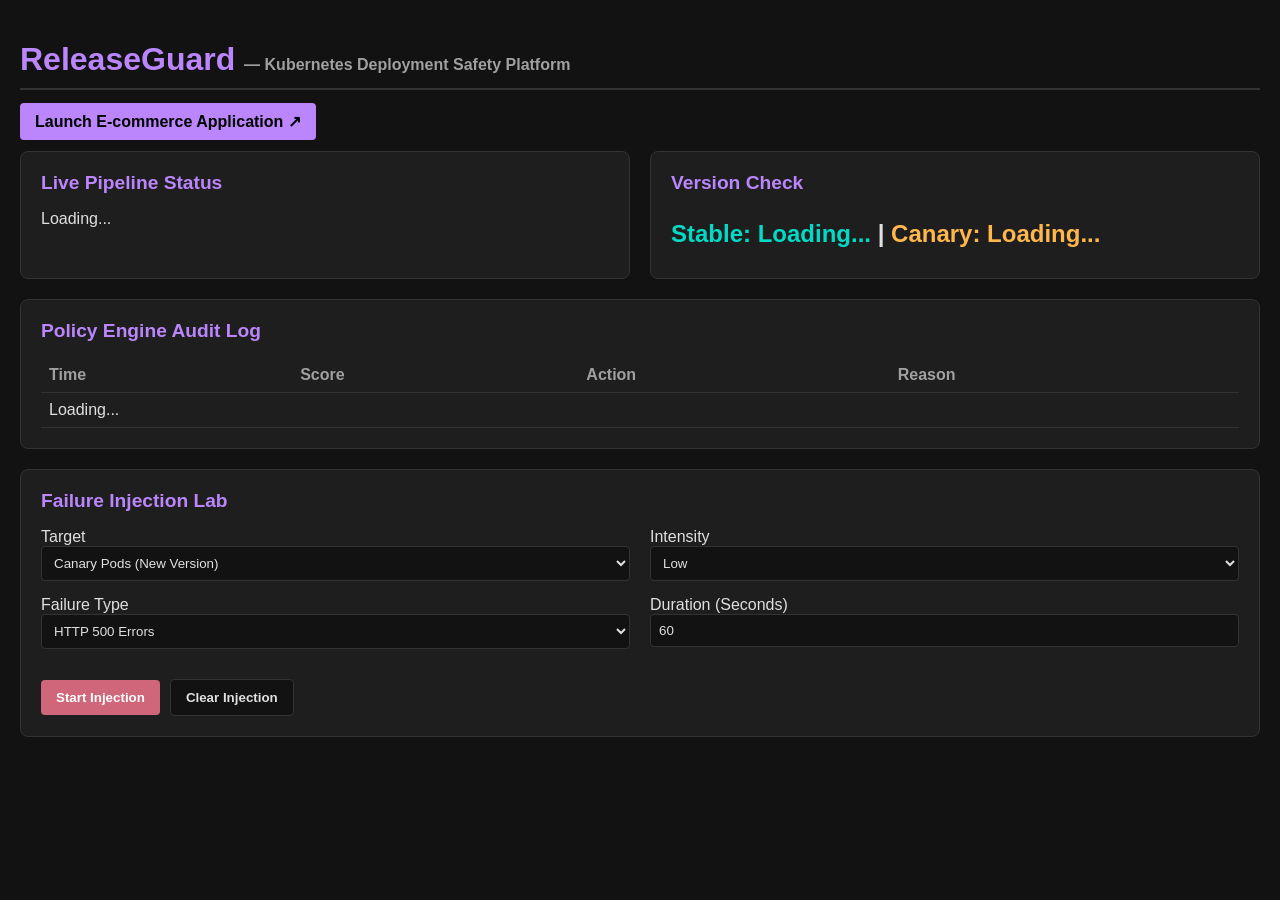
==== dashboard/static/index.html @ b6b916fa "feat: Add ReleaseGuard dashboard and bump myapp to 1.11.6" ====
<!DOCTYPE html>
<html lang="en">
<head>
    <meta charset="UTF-8">
    <meta name="viewport" content="width=device-width, initial-scale=1.0">
    <title>ReleaseGuard — Kubernetes Deployment Safety Platform</title>
    <style>
        :root {
            --bg-base: #121212;
            --bg-panel: #1e1e1e;
            --text-main: #e0e0e0;
            --text-muted: #a0a0a0;
            --accent: #bb86fc;
            --success: #03dac6;
            --warning: #ffb74d;
            --danger: #cf6679;
            --border: #333333;
        }

        body {
            background-color: var(--bg-base);
            color: var(--text-main);
            font-family: 'Segoe UI', Tahoma, Geneva, Verdana, sans-serif;
            margin: 0;
            padding: 20px;
        }

        h1 {
            border-bottom: 2px solid var(--border);
            padding-bottom: 10px;
            color: var(--accent);
        }

        .dashboard-container {
            display: grid;
            grid-template-columns: 1fr 1fr;
            gap: 20px;
        }

        .panel {
            background-color: var(--bg-panel);
            border: 1px solid var(--border);
            border-radius: 8px;
            padding: 20px;
        }

        .panel h2 {
            margin-top: 0;
            font-size: 1.2rem;
            color: var(--accent);
        }

        .status-indicator {
            font-weight: bold;
            padding: 5px 10px;
            border-radius: 4px;
            display: inline-block;
        }

        .status-healthy { background-color: rgba(3, 218, 198, 0.2); color: var(--success); }
        .status-degraded { background-color: rgba(255, 183, 77, 0.2); color: var(--warning); }
        .status-critical { background-color: rgba(207, 102, 121, 0.2); color: var(--danger); }

        .btn {
            background-color: var(--accent);
            color: #000;
            border: none;
            padding: 10px 15px;
            border-radius: 4px;
            cursor: pointer;
            font-weight: bold;
            text-decoration: none;
        }
        
        .btn-danger {
            background-color: var(--danger);
            color: #fff;
        }
        
        .btn-secondary {
            background-color: var(--bg-base);
            color: var(--text-main);
            border: 1px solid var(--border);
        }

        table {
            width: 100%;
            border-collapse: collapse;
            margin-top: 10px;
        }

        th, td {
            padding: 8px;
            text-align: left;
            border-bottom: 1px solid var(--border);
        }

        th { color: var(--text-muted); }
        
        .form-group {
            margin-bottom: 15px;
        }
        
        select, input {
            background-color: var(--bg-base);
            color: var(--text-main);
            border: 1px solid var(--border);
            padding: 8px;
            border-radius: 4px;
            width: 100%;
            box-sizing: border-box;
        }
        
        .flash {
            animation: highlight 1s ease-out;
        }
        
        @keyframes highlight {
            0% { background-color: var(--accent); color: #000; }
            100% { background-color: transparent; color: var(--text-main); }
        }
    </style>
</head>
<body>

    <h1>ReleaseGuard <span style="font-size: 1rem; color: var(--text-muted);">— Kubernetes Deployment Safety Platform</span></h1>

    <div style="margin-bottom: 20px;">
        <a href="http://myapp.local" target="_blank" class="btn">Launch E-commerce Application ↗</a>
    </div>

    <div class="dashboard-container">
        <!-- Live Status Panel -->
        <div class="panel">
            <h2>Live Pipeline Status</h2>
            <div id="status-panel">Loading...</div>
        </div>

        <!-- Version Panel -->
        <div class="panel">
            <h2>Version Check</h2>
            <div id="version-panel" style="font-size: 1.5rem; font-weight: bold; padding: 10px 0;">
                <span id="ver-stable" style="color: var(--success);">Stable: Loading...</span> | 
                <span id="ver-canary" style="color: var(--warning);">Canary: Loading...</span>
            </div>
        </div>

        <!-- Decision Log Panel -->
        <div class="panel" style="grid-column: span 2;">
            <h2>Policy Engine Audit Log</h2>
            <table id="decisions-table">
                <thead>
                    <tr>
                        <th>Time</th>
                        <th>Score</th>
                        <th>Action</th>
                        <th>Reason</th>
                    </tr>
                </thead>
                <tbody>
                    <tr><td colspan="4">Loading...</td></tr>
                </tbody>
            </table>
        </div>

        <!-- Failure Injection Lab -->
        <div class="panel" style="grid-column: span 2;">
            <h2>Failure Injection Lab</h2>
            <div style="display: grid; grid-template-columns: 1fr 1fr; gap: 20px;">
                <div>
                    <div class="form-group">
                        <label>Target</label>
                        <select id="inj-target">
                            <option value="canary" selected>Canary Pods (New Version)</option>
                            <option value="stable">Stable Pods (DANGER)</option>
                        </select>
                    </div>
                    <div class="form-group">
                        <label>Failure Type</label>
                        <select id="inj-type">
                            <option value="http_500">HTTP 500 Errors</option>
                            <option value="latency">High Latency</option>
                            <option value="cpu_stress">CPU Stress</option>
                            <option value="memory_stress">Memory Stress</option>
                            <option value="crash">Crash Pod</option>
                        </select>
                    </div>
                </div>
                <div>
                    <div class="form-group">
                        <label>Intensity</label>
                        <select id="inj-intensity">
                            <option value="low">Low</option>
                            <option value="medium">Medium</option>
                            <option value="high">High</option>
                        </select>
                    </div>
                    <div class="form-group">
                        <label>Duration (Seconds)</label>
                        <input type="number" id="inj-duration" value="60">
                    </div>
                </div>
            </div>
            
            <div style="margin-top: 15px; display: flex; gap: 10px; align-items: center;">
                <button class="btn btn-danger" onclick="startInjection()">Start Injection</button>
                <button class="btn btn-secondary" onclick="clearInjection()">Clear Injection</button>
                <span id="inj-status-text" style="color: var(--warning); margin-left: auto;"></span>
            </div>
        </div>
    </div>

    <script>
        let lastStable = null;
        let lastCanary = null;

        // Poll Status (every 3s)
        setInterval(async () => {
            try {
                const res = await fetch('/api/status');
                const data = await res.json();
                
                const cls = `status-${data.classification}`;
                let html = `
                    <p><strong>Phase:</strong> ${data.rollout.phase}</p>
                    <p><strong>Current Step:</strong> ${data.rollout.step}</p>
                    <p><strong>Canary Weight:</strong> ${data.rollout.weight}%</p>
                    <p><strong>Safety Score:</strong> <span class="status-indicator ${cls}">${data.score}/100</span></p>
                    <p><strong>Action:</strong> <span style="text-transform: uppercase;">${data.action}</span></p>
                `;
                document.getElementById('status-panel').innerHTML = html;
            } catch(e) {
                console.error(e);
            }
        }, 3000);

        // Poll Versions (every 2s)
        setInterval(async () => {
            try {
                const res = await fetch('/api/version-check');
                const data = await res.json();
                
                const elStable = document.getElementById('ver-stable');
                const elCanary = document.getElementById('ver-canary');
                
                if (lastStable && lastStable !== data.stable) {
                    elStable.classList.remove('flash');
                    void elStable.offsetWidth; // trigger reflow
                    elStable.classList.add('flash');
                }
                if (lastCanary && lastCanary !== data.canary) {
                    elCanary.classList.remove('flash');
                    void elCanary.offsetWidth; // trigger reflow
                    elCanary.classList.add('flash');
                }
                
                elStable.innerText = `Stable: v${data.stable}`;
                elCanary.innerText = `Canary: v${data.canary}`;
                
                lastStable = data.stable;
                lastCanary = data.canary;
            } catch(e) {
                console.error(e);
            }
        }, 2000);

        // Poll Decisions (every 5s)
        setInterval(async () => {
            try {
                const res = await fetch('/api/decisions?limit=5');
                const data = await res.json();
                
                const tbody = document.querySelector('#decisions-table tbody');
                tbody.innerHTML = '';
                
                data.decisions.forEach(d => {
                    let date = new Date(d.timestamp).toLocaleTimeString();
                    let actionColor = d.action === 'abort' ? 'var(--danger)' : (d.action === 'promote' ? 'var(--success)' : 'var(--warning)');
                    tbody.innerHTML += `
                        <tr>
                            <td>${date}</td>
                            <td>${d.score}</td>
                            <td style="color: ${actionColor}; font-weight: bold;">${d.action.toUpperCase()}</td>
                            <td>${d.reason}</td>
                        </tr>
                    `;
                });
            } catch(e) {
                console.error(e);
            }
        }, 5000);

        // Poll Injection Status (every 2s)
        setInterval(async () => {
            try {
                const res = await fetch('/api/inject/status');
                const data = await res.json();
                
                let s = "";
                if (data.canary && data.canary.fail_rate > 0) s += `[Canary: Failing ${data.canary.fail_rate*100}%] `;
                if (data.canary && data.canary.extra_latency_ms > 0) s += `[Canary: Latency ${data.canary.extra_latency_ms}ms] `;
                
                if (data.stable && data.stable.fail_rate > 0) s += `[Stable: Failing ${data.stable.fail_rate*100}%] `;
                if (data.stable && data.stable.extra_latency_ms > 0) s += `[Stable: Latency ${data.stable.extra_latency_ms}ms] `;
                
                document.getElementById('inj-status-text').innerText = s ? "Active Injections: " + s : "No active injections.";
            } catch(e) {
                console.error(e);
            }
        }, 2000);

        async function startInjection() {
            const target = document.getElementById('inj-target').value;
            if (target === 'stable') {
                if (!confirm("WARNING: You are about to inject a failure into the STABLE pods. This will affect real users and test the recovery verifier, but it violates canary isolation principles. Proceed?")) {
                    return;
                }
            } else {
                if (!confirm("Inject failure into CANARY pods?")) {
                    return;
                }
            }
            
            const payload = {
                target: target,
                type: document.getElementById('inj-type').value,
                intensity: document.getElementById('inj-intensity').value,
                duration_seconds: parseInt(document.getElementById('inj-duration').value)
            };
            
            await fetch('/api/inject', {
                method: 'POST',
                headers: {'Content-Type': 'application/json'},
                body: JSON.stringify(payload)
            });
        }

        async function clearInjection() {
            await fetch('/api/inject/clear', {method: 'POST'});
        }
    </script>
</body>
</html>
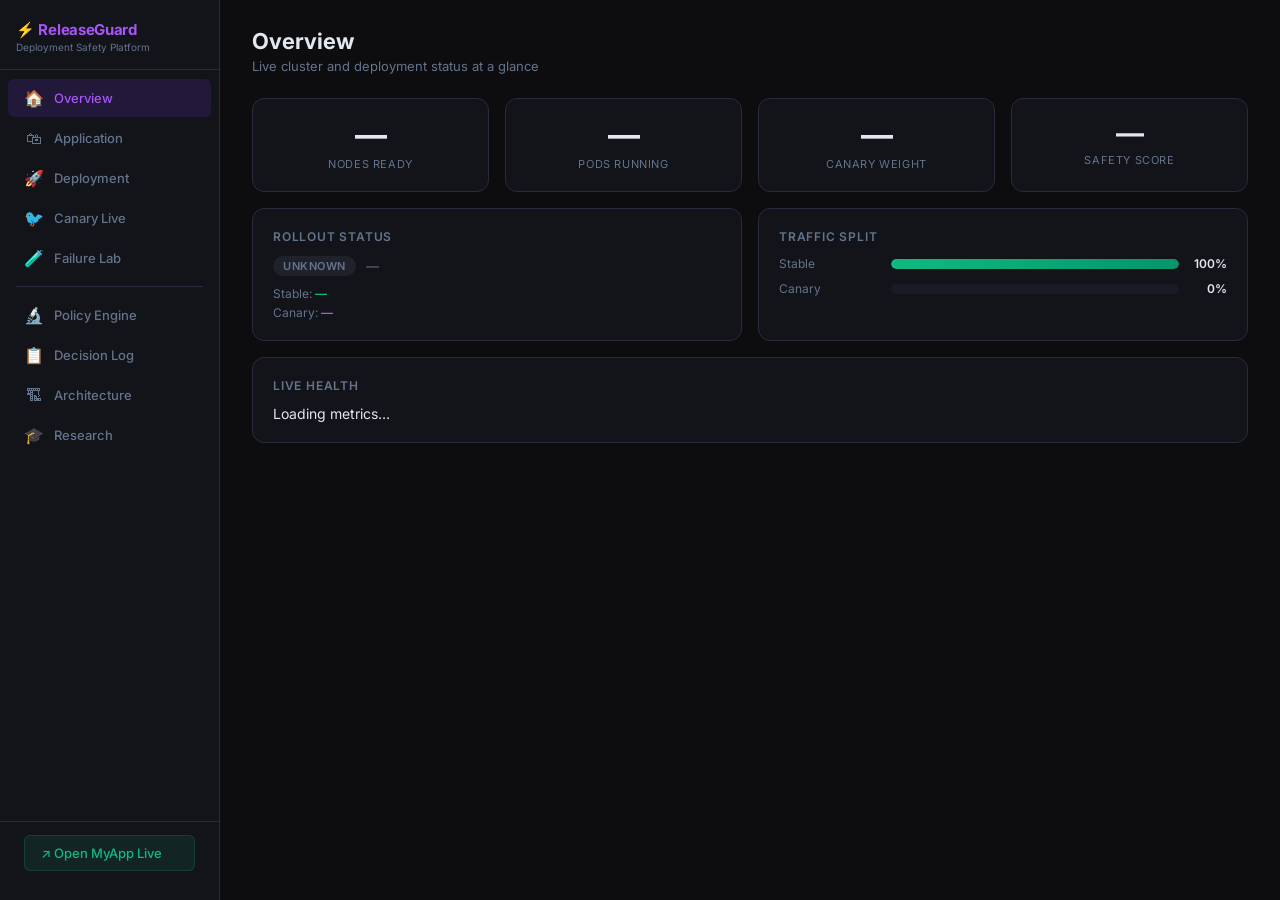
==== commit c87ba5b8: "feat: 9-page ReleaseGuard SPA dashboard with new cluster/metrics/pipeline APIs" ====
--- a/dashboard/static/index.html
+++ b/dashboard/static/index.html
@@ -1,343 +1,1047 @@
 <!DOCTYPE html>
 <html lang="en">
 <head>
-    <meta charset="UTF-8">
-    <meta name="viewport" content="width=device-width, initial-scale=1.0">
-    <title>ReleaseGuard — Kubernetes Deployment Safety Platform</title>
-    <style>
-        :root {
-            --bg-base: #121212;
-            --bg-panel: #1e1e1e;
-            --text-main: #e0e0e0;
-            --text-muted: #a0a0a0;
-            --accent: #bb86fc;
-            --success: #03dac6;
-            --warning: #ffb74d;
-            --danger: #cf6679;
-            --border: #333333;
-        }
-
-        body {
-            background-color: var(--bg-base);
-            color: var(--text-main);
-            font-family: 'Segoe UI', Tahoma, Geneva, Verdana, sans-serif;
-            margin: 0;
-            padding: 20px;
-        }
-
-        h1 {
-            border-bottom: 2px solid var(--border);
-            padding-bottom: 10px;
-            color: var(--accent);
-        }
-
-        .dashboard-container {
-            display: grid;
-            grid-template-columns: 1fr 1fr;
-            gap: 20px;
-        }
-
-        .panel {
-            background-color: var(--bg-panel);
-            border: 1px solid var(--border);
-            border-radius: 8px;
-            padding: 20px;
-        }
-
-        .panel h2 {
-            margin-top: 0;
-            font-size: 1.2rem;
-            color: var(--accent);
-        }
-
-        .status-indicator {
-            font-weight: bold;
-            padding: 5px 10px;
-            border-radius: 4px;
-            display: inline-block;
-        }
-
-        .status-healthy { background-color: rgba(3, 218, 198, 0.2); color: var(--success); }
-        .status-degraded { background-color: rgba(255, 183, 77, 0.2); color: var(--warning); }
-        .status-critical { background-color: rgba(207, 102, 121, 0.2); color: var(--danger); }
-
-        .btn {
-            background-color: var(--accent);
-            color: #000;
-            border: none;
-            padding: 10px 15px;
-            border-radius: 4px;
-            cursor: pointer;
-            font-weight: bold;
-            text-decoration: none;
-        }
-        
-        .btn-danger {
-            background-color: var(--danger);
-            color: #fff;
-        }
-        
-        .btn-secondary {
-            background-color: var(--bg-base);
-            color: var(--text-main);
-            border: 1px solid var(--border);
-        }
-
-        table {
-            width: 100%;
-            border-collapse: collapse;
-            margin-top: 10px;
-        }
-
-        th, td {
-            padding: 8px;
-            text-align: left;
-            border-bottom: 1px solid var(--border);
-        }
-
-        th { color: var(--text-muted); }
-        
-        .form-group {
-            margin-bottom: 15px;
-        }
-        
-        select, input {
-            background-color: var(--bg-base);
-            color: var(--text-main);
-            border: 1px solid var(--border);
-            padding: 8px;
-            border-radius: 4px;
-            width: 100%;
-            box-sizing: border-box;
-        }
-        
-        .flash {
-            animation: highlight 1s ease-out;
-        }
-        
-        @keyframes highlight {
-            0% { background-color: var(--accent); color: #000; }
-            100% { background-color: transparent; color: var(--text-main); }
-        }
-    </style>
+<meta charset="UTF-8">
+<meta name="viewport" content="width=device-width, initial-scale=1.0">
+<title>ReleaseGuard — Kubernetes Deployment Safety Platform</title>
+<style>
+@import url('https://fonts.googleapis.com/css2?family=Inter:wght@300;400;500;600;700&family=JetBrains+Mono:wght@400;500&display=swap');
+
+:root {
+  --bg: #0d0d0f;
+  --bg2: #13131a;
+  --bg3: #1a1a26;
+  --border: #2a2a3d;
+  --accent: #7c3aed;
+  --accent2: #a855f7;
+  --success: #10b981;
+  --warning: #f59e0b;
+  --danger: #ef4444;
+  --info: #3b82f6;
+  --text: #e2e8f0;
+  --muted: #64748b;
+  --sidebar-w: 220px;
+}
+
+* { box-sizing: border-box; margin: 0; padding: 0; }
+
+body {
+  font-family: 'Inter', sans-serif;
+  background: var(--bg);
+  color: var(--text);
+  display: flex;
+  min-height: 100vh;
+  font-size: 14px;
+}
+
+/* ── SIDEBAR ── */
+nav#sidebar {
+  width: var(--sidebar-w);
+  background: var(--bg2);
+  border-right: 1px solid var(--border);
+  display: flex;
+  flex-direction: column;
+  position: fixed;
+  top: 0; left: 0; bottom: 0;
+  z-index: 100;
+  padding: 0 0 16px 0;
+}
+
+.nav-logo {
+  padding: 20px 16px 16px;
+  border-bottom: 1px solid var(--border);
+  margin-bottom: 8px;
+}
+.nav-logo h1 {
+  font-size: 15px;
+  font-weight: 700;
+  color: var(--accent2);
+  letter-spacing: -.3px;
+}
+.nav-logo p { font-size: 10px; color: var(--muted); margin-top: 2px; }
+
+nav#sidebar a {
+  display: flex; align-items: center; gap: 10px;
+  padding: 9px 16px;
+  text-decoration: none;
+  color: var(--muted);
+  border-radius: 6px;
+  margin: 1px 8px;
+  font-size: 13px;
+  font-weight: 500;
+  transition: all .15s;
+}
+nav#sidebar a:hover { background: var(--bg3); color: var(--text); }
+nav#sidebar a.active { background: rgba(124,58,237,.15); color: var(--accent2); }
+nav#sidebar a .icon { font-size: 16px; width: 20px; text-align: center; }
+
+.nav-divider { height: 1px; background: var(--border); margin: 8px 16px; }
+
+.nav-external {
+  margin-top: auto;
+  padding: 12px 16px;
+  border-top: 1px solid var(--border);
+}
+.nav-external a {
+  display: flex; align-items: center; gap: 8px;
+  color: var(--success) !important;
+  font-size: 12px;
+  font-weight: 600;
+  text-decoration: none;
+  padding: 8px 12px;
+  background: rgba(16,185,129,.1);
+  border-radius: 6px;
+  border: 1px solid rgba(16,185,129,.2);
+}
+
+/* ── MAIN ── */
+main {
+  margin-left: var(--sidebar-w);
+  flex: 1;
+  overflow-y: auto;
+}
+
+.page { display: none; padding: 28px 32px; min-height: 100vh; }
+.page.active { display: block; }
+
+.page-header { margin-bottom: 24px; }
+.page-header h2 { font-size: 22px; font-weight: 700; }
+.page-header p { color: var(--muted); margin-top: 4px; font-size: 13px; }
+
+/* ── CARDS ── */
+.card {
+  background: var(--bg2);
+  border: 1px solid var(--border);
+  border-radius: 12px;
+  padding: 20px;
+}
+.card h3 { font-size: 12px; font-weight: 600; color: var(--muted); text-transform: uppercase; letter-spacing: .8px; margin-bottom: 12px; }
+
+.grid2 { display: grid; grid-template-columns: 1fr 1fr; gap: 16px; }
+.grid3 { display: grid; grid-template-columns: 1fr 1fr 1fr; gap: 16px; }
+.grid4 { display: grid; grid-template-columns: repeat(4,1fr); gap: 16px; }
+
+/* ── STAT CARDS ── */
+.stat { text-align: center; }
+.stat .val { font-size: 32px; font-weight: 700; line-height: 1; }
+.stat .lbl { font-size: 11px; color: var(--muted); margin-top: 6px; text-transform: uppercase; letter-spacing: .6px; }
+
+/* ── BADGES ── */
+.badge {
+  display: inline-flex; align-items: center; gap: 5px;
+  padding: 3px 10px;
+  border-radius: 20px;
+  font-size: 11px; font-weight: 600; text-transform: uppercase; letter-spacing: .5px;
+}
+.badge-healthy { background: rgba(16,185,129,.15); color: var(--success); }
+.badge-degraded { background: rgba(245,158,11,.15); color: var(--warning); }
+.badge-critical { background: rgba(239,68,68,.15); color: var(--danger); }
+.badge-active  { background: rgba(59,130,246,.15); color: var(--info); }
+.badge-unknown { background: rgba(100,116,139,.15); color: var(--muted); }
+
+/* ── TRAFFIC BAR ── */
+.traffic-bar { margin: 8px 0; }
+.traffic-bar .row { display: flex; align-items: center; gap: 12px; margin-bottom: 10px; }
+.traffic-bar .label { font-size: 12px; color: var(--muted); width: 100px; white-space: nowrap; overflow: hidden; text-overflow: ellipsis; }
+.traffic-bar .bar-wrap { flex: 1; height: 10px; background: var(--bg3); border-radius: 5px; overflow: hidden; }
+.traffic-bar .bar-fill { height: 100%; border-radius: 5px; transition: width .8s ease; }
+.bar-stable { background: linear-gradient(90deg, var(--success), #059669); }
+.bar-canary { background: linear-gradient(90deg, var(--accent), var(--accent2)); }
+.traffic-bar .pct { font-size: 12px; font-weight: 600; width: 36px; text-align: right; }
+
+/* ── SCORE GAUGE ── */
+.score-gauge { text-align: center; padding: 8px 0; }
+.score-num { font-size: 48px; font-weight: 800; line-height: 1; }
+.score-num.healthy { color: var(--success); }
+.score-num.degraded { color: var(--warning); }
+.score-num.critical { color: var(--danger); }
+.score-num.unknown { color: var(--muted); }
+.score-bar-wrap { height: 8px; background: var(--bg3); border-radius: 4px; overflow: hidden; margin: 10px 0 6px; }
+.score-bar-fill { height: 100%; border-radius: 4px; transition: width 1s ease; }
+
+/* ── METRIC ROWS ── */
+.metric-row { display: flex; align-items: center; padding: 10px 0; border-bottom: 1px solid var(--border); }
+.metric-row:last-child { border-bottom: none; }
+.metric-row .name { flex: 1; font-size: 13px; font-weight: 500; }
+.metric-row .value { font-family: 'JetBrains Mono', monospace; font-size: 14px; font-weight: 600; margin-right: 16px; }
+.metric-row .thresh { font-size: 11px; color: var(--muted); margin-right: 16px; }
+.metric-row .status-icon { font-size: 16px; }
+
+/* ── PIPELINE STEPS ── */
+.pipeline { display: flex; flex-direction: column; gap: 0; }
+.pipeline-step { display: flex; align-items: center; gap: 14px; }
+.pipeline-step .step-line { display: flex; flex-direction: column; align-items: center; }
+.pipeline-step .dot { width: 32px; height: 32px; border-radius: 50%; display: flex; align-items: center; justify-content: center; font-size: 14px; flex-shrink: 0; }
+.dot-done { background: rgba(16,185,129,.2); border: 2px solid var(--success); }
+.dot-active { background: rgba(124,58,237,.2); border: 2px solid var(--accent2); animation: pulse-dot 1.5s ease-in-out infinite; }
+.dot-pending { background: var(--bg3); border: 2px solid var(--border); }
+.step-connector { width: 2px; height: 24px; background: var(--border); }
+.step-connector.done { background: var(--success); }
+.pipeline-step .step-info { padding: 4px 0 20px; }
+.pipeline-step:last-child .step-info { padding-bottom: 0; }
+.pipeline-step .step-name { font-size: 13px; font-weight: 500; }
+.pipeline-step .step-status { font-size: 11px; color: var(--muted); margin-top: 2px; }
+
+/* ── DECISION LOG TABLE ── */
+table.log-table { width: 100%; border-collapse: collapse; }
+table.log-table th { color: var(--muted); font-size: 11px; text-transform: uppercase; letter-spacing: .6px; padding: 8px; text-align: left; border-bottom: 1px solid var(--border); font-weight: 500; }
+table.log-table td { padding: 10px 8px; border-bottom: 1px solid rgba(42,42,61,.5); font-size: 13px; }
+table.log-table tr:last-child td { border-bottom: none; }
+
+/* ── FAILURE LAB ── */
+.form-row { display: grid; grid-template-columns: 1fr 1fr; gap: 16px; margin-bottom: 16px; }
+.form-group label { display: block; font-size: 11px; font-weight: 600; color: var(--muted); text-transform: uppercase; letter-spacing: .6px; margin-bottom: 6px; }
+select, input[type=number] {
+  width: 100%; background: var(--bg); color: var(--text);
+  border: 1px solid var(--border); padding: 9px 12px;
+  border-radius: 8px; font-size: 13px; font-family: 'Inter', sans-serif;
+}
+select:focus, input:focus { outline: none; border-color: var(--accent2); }
+
+.btn-inject {
+  background: linear-gradient(135deg, #ef4444, #dc2626);
+  color: #fff; border: none; padding: 11px 24px;
+  border-radius: 8px; font-size: 13px; font-weight: 600;
+  cursor: pointer; transition: opacity .15s;
+}
+.btn-inject:hover { opacity: .85; }
+.btn-clear {
+  background: var(--bg3); color: var(--text); border: 1px solid var(--border);
+  padding: 11px 24px; border-radius: 8px; font-size: 13px; font-weight: 600;
+  cursor: pointer; transition: all .15s;
+}
+.btn-clear:hover { border-color: var(--muted); }
+
+.inject-status {
+  padding: 14px 16px;
+  border-radius: 8px;
+  background: var(--bg3);
+  border: 1px solid var(--border);
+  font-size: 13px;
+  margin-top: 12px;
+}
+.inject-active { border-color: var(--danger); background: rgba(239,68,68,.05); }
+
+/* ── ARCHITECTURE FLOW ── */
+.arch-flow { display: flex; flex-direction: column; align-items: center; gap: 0; }
+.arch-node {
+  background: var(--bg3); border: 1px solid var(--border);
+  border-radius: 8px; padding: 10px 20px;
+  text-align: center; font-size: 12px; font-weight: 500;
+  min-width: 160px;
+}
+.arch-arrow { color: var(--accent2); font-size: 18px; line-height: 1.2; }
+.arch-split { display: flex; gap: 20px; align-items: flex-start; }
+.arch-branch { display: flex; flex-direction: column; align-items: center; gap: 0; }
+
+/* ── RESEARCH ── */
+.comparison-grid { display: grid; grid-template-columns: repeat(3,1fr); gap: 16px; }
+.approach-card { padding: 20px; background: var(--bg3); border-radius: 10px; border: 1px solid var(--border); }
+.approach-card h4 { font-size: 13px; font-weight: 600; margin-bottom: 12px; }
+.approach-card ul { list-style: none; }
+.approach-card ul li { font-size: 12px; color: var(--muted); padding: 4px 0; display: flex; gap: 8px; }
+.approach-card.ours { border-color: var(--accent); background: rgba(124,58,237,.05); }
+.approach-card.ours h4 { color: var(--accent2); }
+
+.results-table { width: 100%; border-collapse: collapse; }
+.results-table th, .results-table td { padding: 10px 14px; text-align: left; border-bottom: 1px solid var(--border); font-size: 13px; }
+.results-table th { color: var(--muted); font-size: 11px; text-transform: uppercase; letter-spacing: .5px; }
+
+/* ── ANIMATIONS ── */
+@keyframes pulse-dot {
+  0%, 100% { box-shadow: 0 0 0 0 rgba(168,85,247,.4); }
+  50% { box-shadow: 0 0 0 8px rgba(168,85,247,0); }
+}
+@keyframes flash-in {
+  from { background: rgba(168,85,247,.2); }
+  to { background: transparent; }
+}
+.flash { animation: flash-in .8s ease-out; }
+.dot-blink { display: inline-block; width: 8px; height: 8px; border-radius: 50%; background: var(--danger); margin-right: 6px; animation: pulse-dot 1s ease-in-out infinite; }
+.dot-blink.green { background: var(--success); }
+</style>
 </head>
 <body>
 
-    <h1>ReleaseGuard <span style="font-size: 1rem; color: var(--text-muted);">— Kubernetes Deployment Safety Platform</span></h1>
-
-    <div style="margin-bottom: 20px;">
-        <a href="http://myapp.local" target="_blank" class="btn">Launch E-commerce Application ↗</a>
-    </div>
-
-    <div class="dashboard-container">
-        <!-- Live Status Panel -->
-        <div class="panel">
-            <h2>Live Pipeline Status</h2>
-            <div id="status-panel">Loading...</div>
-        </div>
-
-        <!-- Version Panel -->
-        <div class="panel">
-            <h2>Version Check</h2>
-            <div id="version-panel" style="font-size: 1.5rem; font-weight: bold; padding: 10px 0;">
-                <span id="ver-stable" style="color: var(--success);">Stable: Loading...</span> | 
-                <span id="ver-canary" style="color: var(--warning);">Canary: Loading...</span>
-            </div>
-        </div>
-
-        <!-- Decision Log Panel -->
-        <div class="panel" style="grid-column: span 2;">
-            <h2>Policy Engine Audit Log</h2>
-            <table id="decisions-table">
-                <thead>
-                    <tr>
-                        <th>Time</th>
-                        <th>Score</th>
-                        <th>Action</th>
-                        <th>Reason</th>
-                    </tr>
-                </thead>
-                <tbody>
-                    <tr><td colspan="4">Loading...</td></tr>
-                </tbody>
-            </table>
-        </div>
-
-        <!-- Failure Injection Lab -->
-        <div class="panel" style="grid-column: span 2;">
-            <h2>Failure Injection Lab</h2>
-            <div style="display: grid; grid-template-columns: 1fr 1fr; gap: 20px;">
-                <div>
-                    <div class="form-group">
-                        <label>Target</label>
-                        <select id="inj-target">
-                            <option value="canary" selected>Canary Pods (New Version)</option>
-                            <option value="stable">Stable Pods (DANGER)</option>
-                        </select>
-                    </div>
-                    <div class="form-group">
-                        <label>Failure Type</label>
-                        <select id="inj-type">
-                            <option value="http_500">HTTP 500 Errors</option>
-                            <option value="latency">High Latency</option>
-                            <option value="cpu_stress">CPU Stress</option>
-                            <option value="memory_stress">Memory Stress</option>
-                            <option value="crash">Crash Pod</option>
-                        </select>
-                    </div>
-                </div>
-                <div>
-                    <div class="form-group">
-                        <label>Intensity</label>
-                        <select id="inj-intensity">
-                            <option value="low">Low</option>
-                            <option value="medium">Medium</option>
-                            <option value="high">High</option>
-                        </select>
-                    </div>
-                    <div class="form-group">
-                        <label>Duration (Seconds)</label>
-                        <input type="number" id="inj-duration" value="60">
-                    </div>
-                </div>
-            </div>
-            
-            <div style="margin-top: 15px; display: flex; gap: 10px; align-items: center;">
-                <button class="btn btn-danger" onclick="startInjection()">Start Injection</button>
-                <button class="btn btn-secondary" onclick="clearInjection()">Clear Injection</button>
-                <span id="inj-status-text" style="color: var(--warning); margin-left: auto;"></span>
-            </div>
-        </div>
-    </div>
-
-    <script>
-        let lastStable = null;
-        let lastCanary = null;
-
-        // Poll Status (every 3s)
-        setInterval(async () => {
-            try {
-                const res = await fetch('/api/status');
-                const data = await res.json();
-                
-                const cls = `status-${data.classification}`;
-                let html = `
-                    <p><strong>Phase:</strong> ${data.rollout.phase}</p>
-                    <p><strong>Current Step:</strong> ${data.rollout.step}</p>
-                    <p><strong>Canary Weight:</strong> ${data.rollout.weight}%</p>
-                    <p><strong>Safety Score:</strong> <span class="status-indicator ${cls}">${data.score}/100</span></p>
-                    <p><strong>Action:</strong> <span style="text-transform: uppercase;">${data.action}</span></p>
-                `;
-                document.getElementById('status-panel').innerHTML = html;
-            } catch(e) {
-                console.error(e);
-            }
-        }, 3000);
-
-        // Poll Versions (every 2s)
-        setInterval(async () => {
-            try {
-                const res = await fetch('/api/version-check');
-                const data = await res.json();
-                
-                const elStable = document.getElementById('ver-stable');
-                const elCanary = document.getElementById('ver-canary');
-                
-                if (lastStable && lastStable !== data.stable) {
-                    elStable.classList.remove('flash');
-                    void elStable.offsetWidth; // trigger reflow
-                    elStable.classList.add('flash');
-                }
-                if (lastCanary && lastCanary !== data.canary) {
-                    elCanary.classList.remove('flash');
-                    void elCanary.offsetWidth; // trigger reflow
-                    elCanary.classList.add('flash');
-                }
-                
-                elStable.innerText = `Stable: v${data.stable}`;
-                elCanary.innerText = `Canary: v${data.canary}`;
-                
-                lastStable = data.stable;
-                lastCanary = data.canary;
-            } catch(e) {
-                console.error(e);
-            }
-        }, 2000);
-
-        // Poll Decisions (every 5s)
-        setInterval(async () => {
-            try {
-                const res = await fetch('/api/decisions?limit=5');
-                const data = await res.json();
-                
-                const tbody = document.querySelector('#decisions-table tbody');
-                tbody.innerHTML = '';
-                
-                data.decisions.forEach(d => {
-                    let date = new Date(d.timestamp).toLocaleTimeString();
-                    let actionColor = d.action === 'abort' ? 'var(--danger)' : (d.action === 'promote' ? 'var(--success)' : 'var(--warning)');
-                    tbody.innerHTML += `
-                        <tr>
-                            <td>${date}</td>
-                            <td>${d.score}</td>
-                            <td style="color: ${actionColor}; font-weight: bold;">${d.action.toUpperCase()}</td>
-                            <td>${d.reason}</td>
-                        </tr>
-                    `;
-                });
-            } catch(e) {
-                console.error(e);
-            }
-        }, 5000);
-
-        // Poll Injection Status (every 2s)
-        setInterval(async () => {
-            try {
-                const res = await fetch('/api/inject/status');
-                const data = await res.json();
-                
-                let s = "";
-                if (data.canary && data.canary.fail_rate > 0) s += `[Canary: Failing ${data.canary.fail_rate*100}%] `;
-                if (data.canary && data.canary.extra_latency_ms > 0) s += `[Canary: Latency ${data.canary.extra_latency_ms}ms] `;
-                
-                if (data.stable && data.stable.fail_rate > 0) s += `[Stable: Failing ${data.stable.fail_rate*100}%] `;
-                if (data.stable && data.stable.extra_latency_ms > 0) s += `[Stable: Latency ${data.stable.extra_latency_ms}ms] `;
-                
-                document.getElementById('inj-status-text').innerText = s ? "Active Injections: " + s : "No active injections.";
-            } catch(e) {
-                console.error(e);
-            }
-        }, 2000);
-
-        async function startInjection() {
-            const target = document.getElementById('inj-target').value;
-            if (target === 'stable') {
-                if (!confirm("WARNING: You are about to inject a failure into the STABLE pods. This will affect real users and test the recovery verifier, but it violates canary isolation principles. Proceed?")) {
-                    return;
-                }
-            } else {
-                if (!confirm("Inject failure into CANARY pods?")) {
-                    return;
-                }
-            }
-            
-            const payload = {
-                target: target,
-                type: document.getElementById('inj-type').value,
-                intensity: document.getElementById('inj-intensity').value,
-                duration_seconds: parseInt(document.getElementById('inj-duration').value)
-            };
-            
-            await fetch('/api/inject', {
-                method: 'POST',
-                headers: {'Content-Type': 'application/json'},
-                body: JSON.stringify(payload)
-            });
-        }
-
-        async function clearInjection() {
-            await fetch('/api/inject/clear', {method: 'POST'});
-        }
-    </script>
+<!-- SIDEBAR -->
+<nav id="sidebar">
+  <div class="nav-logo">
+    <h1>⚡ ReleaseGuard</h1>
+    <p>Deployment Safety Platform</p>
+  </div>
+
+  <a href="#" class="active" onclick="goPage('overview',this)"><span class="icon">🏠</span> Overview</a>
+  <a href="#" onclick="goPage('application',this)"><span class="icon">🛍</span> Application</a>
+  <a href="#" onclick="goPage('deployment',this)"><span class="icon">🚀</span> Deployment</a>
+  <a href="#" onclick="goPage('canary',this)"><span class="icon">🐦</span> Canary Live</a>
+  <a href="#" onclick="goPage('failurelab',this)"><span class="icon">🧪</span> Failure Lab</a>
+  <div class="nav-divider"></div>
+  <a href="#" onclick="goPage('policy',this)"><span class="icon">🔬</span> Policy Engine</a>
+  <a href="#" onclick="goPage('timeline',this)"><span class="icon">📋</span> Decision Log</a>
+  <a href="#" onclick="goPage('architecture',this)"><span class="icon">🏗</span> Architecture</a>
+  <a href="#" onclick="goPage('research',this)"><span class="icon">🎓</span> Research</a>
+
+  <div class="nav-external">
+    <a href="http://myapp.local" target="_blank">↗ Open MyApp Live</a>
+  </div>
+</nav>
+
+<!-- MAIN -->
+<main>
+
+<!-- ── PAGE 1: OVERVIEW ── -->
+<section class="page active" id="page-overview">
+  <div class="page-header">
+    <h2>Overview</h2>
+    <p>Live cluster and deployment status at a glance</p>
+  </div>
+
+  <div class="grid4" style="margin-bottom:16px">
+    <div class="card stat">
+      <div class="val" id="ov-nodes">—</div>
+      <div class="lbl">Nodes Ready</div>
+    </div>
+    <div class="card stat">
+      <div class="val" id="ov-pods">—</div>
+      <div class="lbl">Pods Running</div>
+    </div>
+    <div class="card stat">
+      <div class="val" id="ov-weight">—</div>
+      <div class="lbl">Canary Weight</div>
+    </div>
+    <div class="card stat">
+      <div class="val" id="ov-score" style="font-size:28px">—</div>
+      <div class="lbl">Safety Score</div>
+    </div>
+  </div>
+
+  <div class="grid2" style="margin-bottom:16px">
+    <div class="card">
+      <h3>Rollout Status</h3>
+      <div style="display:flex;align-items:center;gap:10px;margin-bottom:10px">
+        <span id="ov-phase-badge" class="badge badge-unknown">Unknown</span>
+        <span id="ov-action" style="font-size:13px;color:var(--muted)">—</span>
+      </div>
+      <div style="font-size:12px;color:var(--muted)">
+        <div style="margin-bottom:4px">Stable: <span id="ov-stable-ver" style="color:var(--success);font-weight:600">—</span></div>
+        <div>Canary: <span id="ov-canary-ver" style="color:var(--accent2);font-weight:600">—</span></div>
+      </div>
+    </div>
+    <div class="card">
+      <h3>Traffic Split</h3>
+      <div class="traffic-bar">
+        <div class="row">
+          <div class="label" id="ov-stable-lbl">Stable</div>
+          <div class="bar-wrap"><div class="bar-fill bar-stable" id="ov-stable-bar" style="width:100%"></div></div>
+          <div class="pct" id="ov-stable-pct">100%</div>
+        </div>
+        <div class="row">
+          <div class="label" id="ov-canary-lbl">Canary</div>
+          <div class="bar-wrap"><div class="bar-fill bar-canary" id="ov-canary-bar" style="width:0%"></div></div>
+          <div class="pct" id="ov-canary-pct">0%</div>
+        </div>
+      </div>
+    </div>
+  </div>
+
+  <div class="card">
+    <h3>Live Health</h3>
+    <div id="ov-metrics">Loading metrics…</div>
+  </div>
+</section>
+
+<!-- ── PAGE 2: APPLICATION ── -->
+<section class="page" id="page-application">
+  <div class="page-header">
+    <h2>Live Application</h2>
+    <p>The real production workload behind the canary pipeline</p>
+  </div>
+  <div class="grid2" style="margin-bottom:16px">
+    <div class="card">
+      <h3>Stable Version</h3>
+      <div style="font-size:28px;font-weight:700;color:var(--success)" id="app-stable-ver">—</div>
+      <div style="font-size:12px;color:var(--muted);margin-top:6px">Serving ~<span id="app-stable-pct">100</span>% of traffic</div>
+      <a href="http://myapp.local" target="_blank" style="display:inline-block;margin-top:14px;padding:8px 16px;background:rgba(16,185,129,.1);border:1px solid rgba(16,185,129,.2);border-radius:6px;color:var(--success);text-decoration:none;font-size:12px;font-weight:600">Open Stable →</a>
+    </div>
+    <div class="card">
+      <h3>Canary Version</h3>
+      <div style="font-size:28px;font-weight:700;color:var(--accent2)" id="app-canary-ver">—</div>
+      <div style="font-size:12px;color:var(--muted);margin-top:6px">Serving ~<span id="app-canary-pct">0</span>% of traffic</div>
+      <div style="margin-top:14px;padding:8px 16px;background:rgba(124,58,237,.08);border:1px solid rgba(124,58,237,.2);border-radius:6px;font-size:12px;color:var(--accent2)">Under policy evaluation</div>
+    </div>
+  </div>
+  <div class="card">
+    <h3>Application Preview</h3>
+    <p style="font-size:12px;color:var(--muted);margin-bottom:12px">Live embed of the production application. If DNS is configured (<code style="background:var(--bg3);padding:2px 6px;border-radius:4px">myapp.local → 10.10.3.185</code> in hosts file), it will load below.</p>
+    <iframe src="http://myapp.local" style="width:100%;height:500px;border:1px solid var(--border);border-radius:8px;background:var(--bg3)" title="MyApp Live"></iframe>
+  </div>
+</section>
+
+<!-- ── PAGE 3: DEPLOYMENT ── -->
+<section class="page" id="page-deployment">
+  <div class="page-header">
+    <h2>Deployment Pipeline</h2>
+    <p>CI/CD stages from code commit to production rollout</p>
+  </div>
+  <div class="grid2">
+    <div class="card">
+      <h3>CI/CD Stages</h3>
+      <div class="pipeline" id="pipeline-steps">Loading…</div>
+    </div>
+    <div class="card">
+      <h3>Security Controls</h3>
+      <div style="display:flex;flex-direction:column;gap:10px;margin-top:4px">
+        <div style="display:flex;align-items:center;gap:10px;padding:10px;background:var(--bg3);border-radius:8px">
+          <span style="font-size:18px">🔍</span>
+          <div>
+            <div style="font-weight:600;font-size:13px">Trivy CVE Scanner</div>
+            <div style="font-size:11px;color:var(--muted)">Blocks CRITICAL/HIGH vulnerabilities</div>
+          </div>
+          <span class="badge badge-healthy" style="margin-left:auto">Active</span>
+        </div>
+        <div style="display:flex;align-items:center;gap:10px;padding:10px;background:var(--bg3);border-radius:8px">
+          <span style="font-size:18px">✍️</span>
+          <div>
+            <div style="font-weight:600;font-size:13px">Cosign Keyless Signing</div>
+            <div style="font-size:11px;color:var(--muted)">OIDC-based image attestation</div>
+          </div>
+          <span class="badge badge-healthy" style="margin-left:auto">Active</span>
+        </div>
+        <div style="display:flex;align-items:center;gap:10px;padding:10px;background:var(--bg3);border-radius:8px">
+          <span style="font-size:18px">🛡️</span>
+          <div>
+            <div style="font-weight:600;font-size:13px">Kyverno Admission</div>
+            <div style="font-size:11px;color:var(--muted)">Rejects unsigned images at cluster entry</div>
+          </div>
+          <span class="badge badge-healthy" style="margin-left:auto">Enforce</span>
+        </div>
+        <div style="display:flex;align-items:center;gap:10px;padding:10px;background:var(--bg3);border-radius:8px">
+          <span style="font-size:18px">📦</span>
+          <div>
+            <div style="font-weight:600;font-size:13px">Syft SBOM</div>
+            <div style="font-size:11px;color:var(--muted)">Software Bill of Materials generated per build</div>
+          </div>
+          <span class="badge badge-healthy" style="margin-left:auto">Active</span>
+        </div>
+      </div>
+    </div>
+  </div>
+</section>
+
+<!-- ── PAGE 4: CANARY LIVE ── -->
+<section class="page" id="page-canary">
+  <div class="page-header">
+    <h2>Canary Live</h2>
+    <p>Real-time rollout progress and traffic distribution</p>
+  </div>
+  <div class="grid2" style="margin-bottom:16px">
+    <div class="card">
+      <h3>Current Traffic Split</h3>
+      <div class="traffic-bar" style="margin-top:8px">
+        <div class="row">
+          <div class="label">Stable <span id="cl-stable-ver" style="color:var(--success)"></span></div>
+          <div class="bar-wrap"><div class="bar-fill bar-stable" id="cl-stable-bar" style="width:100%"></div></div>
+          <div class="pct" id="cl-stable-pct">100%</div>
+        </div>
+        <div class="row">
+          <div class="label">Canary <span id="cl-canary-ver" style="color:var(--accent2)"></span></div>
+          <div class="bar-wrap"><div class="bar-fill bar-canary" id="cl-canary-bar" style="width:0%"></div></div>
+          <div class="pct" id="cl-canary-pct">0%</div>
+        </div>
+      </div>
+      <div style="font-size:12px;color:var(--muted);margin-top:12px">Phase: <strong id="cl-phase">—</strong> &nbsp;|&nbsp; Step: <strong id="cl-step">—</strong></div>
+    </div>
+    <div class="card">
+      <h3>Rollout Steps</h3>
+      <div id="cl-steps" style="display:flex;flex-direction:column;gap:8px;margin-top:4px">Loading…</div>
+    </div>
+  </div>
+  <div class="card">
+    <h3>How Canary Deployment Works</h3>
+    <div style="display:flex;gap:0;align-items:center;justify-content:center;flex-wrap:wrap;margin-top:12px;gap:4px">
+      <div style="text-align:center;padding:12px 16px;background:var(--bg3);border-radius:8px;border:1px solid var(--border)">
+        <div style="font-size:20px">👤👤👤👤</div><div style="font-size:11px;color:var(--muted);margin-top:4px">100% Users</div>
+      </div>
+      <div style="font-size:20px;color:var(--accent2)">→</div>
+      <div style="text-align:center;padding:12px 16px;background:var(--bg3);border-radius:8px;border:1px solid var(--border)">
+        <div style="font-size:12px;font-weight:600">Load Balancer</div><div style="font-size:11px;color:var(--muted);margin-top:4px">Argo Rollouts</div>
+      </div>
+      <div style="font-size:20px;color:var(--accent2)">→</div>
+      <div style="display:flex;gap:8px">
+        <div style="text-align:center;padding:12px 16px;background:rgba(16,185,129,.08);border-radius:8px;border:1px solid rgba(16,185,129,.3)">
+          <div style="font-size:20px">🟢</div><div style="font-size:11px;color:var(--success);font-weight:600;margin-top:4px">Stable</div><div style="font-size:10px;color:var(--muted)" id="cl-stable-pod-pct">4 Pods</div>
+        </div>
+        <div style="text-align:center;padding:12px 16px;background:rgba(124,58,237,.08);border-radius:8px;border:1px solid rgba(124,58,237,.3)">
+          <div style="font-size:20px">🟣</div><div style="font-size:11px;color:var(--accent2);font-weight:600;margin-top:4px">Canary</div><div style="font-size:10px;color:var(--muted)" id="cl-canary-pod-pct">1 Pod</div>
+        </div>
+      </div>
+    </div>
+  </div>
+</section>
+
+<!-- ── PAGE 5: FAILURE LAB ── -->
+<section class="page" id="page-failurelab">
+  <div class="page-header">
+    <h2>Failure Injection Lab</h2>
+    <p>Inject controlled failures to demonstrate automated rollback</p>
+  </div>
+
+  <div class="grid2">
+    <div class="card">
+      <h3>Inject Controls</h3>
+      <div class="form-row">
+        <div class="form-group">
+          <label>Target</label>
+          <select id="fi-target">
+            <option value="canary">🟣 Canary Pods (New Version)</option>
+            <option value="stable">🟢 Stable Pods ⚠️ DANGER</option>
+          </select>
+        </div>
+        <div class="form-group">
+          <label>Failure Type</label>
+          <select id="fi-type">
+            <option value="http_500">HTTP 500 Errors</option>
+            <option value="latency">High Latency</option>
+            <option value="cpu_stress">CPU Stress</option>
+            <option value="memory_stress">Memory Stress</option>
+            <option value="crash">Application Crash</option>
+          </select>
+        </div>
+      </div>
+      <div class="form-row">
+        <div class="form-group">
+          <label>Intensity</label>
+          <select id="fi-intensity">
+            <option value="low">Low</option>
+            <option value="medium" selected>Medium</option>
+            <option value="high">High</option>
+          </select>
+        </div>
+        <div class="form-group">
+          <label>Duration (seconds)</label>
+          <input type="number" id="fi-duration" value="120" min="10" max="600">
+        </div>
+      </div>
+      <div style="display:flex;gap:10px;margin-top:8px">
+        <button class="btn-inject" onclick="startInjection()">▶ Start Injection</button>
+        <button class="btn-clear" onclick="clearInjection()">✕ Clear</button>
+      </div>
+    </div>
+
+    <div class="card">
+      <h3>Active Injection Status</h3>
+      <div id="fi-status-display" class="inject-status">
+        <span style="color:var(--muted)">● No active injections</span>
+      </div>
+      <div style="margin-top:16px">
+        <div style="font-size:11px;color:var(--muted);font-weight:600;text-transform:uppercase;letter-spacing:.6px;margin-bottom:10px">What Happens Next</div>
+        <div style="font-size:12px;color:var(--muted);line-height:1.8">
+          1. Failure starts on the <strong>selected target</strong><br>
+          2. Prometheus detects metric degradation<br>
+          3. Policy Engine evaluates SLI rules every 15s<br>
+          4. Safety score drops below threshold<br>
+          5. Decision Engine triggers <strong style="color:var(--danger)">ROLLBACK</strong><br>
+          6. Argo Rollouts routes 100% traffic to stable<br>
+          7. Recovery Verifier confirms system is healthy
+        </div>
+      </div>
+    </div>
+  </div>
+</section>
+
+<!-- ── PAGE 6: POLICY ENGINE ── -->
+<section class="page" id="page-policy">
+  <div class="page-header">
+    <h2>Policy Engine</h2>
+    <p>Live metric evaluation and safety scoring</p>
+  </div>
+  <div class="grid2" style="margin-bottom:16px">
+    <div class="card">
+      <h3>Safety Score</h3>
+      <div class="score-gauge">
+        <div class="score-num healthy" id="pe-score">—</div>
+        <div style="font-size:11px;color:var(--muted);margin-top:4px">/ 100</div>
+        <div class="score-bar-wrap">
+          <div class="score-bar-fill" id="pe-score-bar" style="width:0%;background:var(--success)"></div>
+        </div>
+        <span class="badge" id="pe-class-badge">Unknown</span>
+      </div>
+    </div>
+    <div class="card">
+      <h3>Decision</h3>
+      <div style="text-align:center;padding:20px 0">
+        <div id="pe-decision" style="font-size:36px;font-weight:800;letter-spacing:-1px">—</div>
+        <div style="margin-top:10px;display:flex;justify-content:center;gap:16px">
+          <div style="font-size:12px"><span style="color:var(--warning)">●</span> Warnings: <strong id="pe-warnings">0</strong></div>
+          <div style="font-size:12px"><span style="color:var(--danger)">●</span> Critical: <strong id="pe-criticals">0</strong></div>
+        </div>
+      </div>
+    </div>
+  </div>
+  <div class="card">
+    <h3>SLI Rule Evaluation</h3>
+    <div id="pe-rules">Loading…</div>
+  </div>
+</section>
+
+<!-- ── PAGE 7: DECISION TIMELINE ── -->
+<section class="page" id="page-timeline">
+  <div class="page-header">
+    <h2>Decision Log</h2>
+    <p>Chronological audit trail from PostgreSQL</p>
+  </div>
+  <div class="card">
+    <table class="log-table">
+      <thead>
+        <tr><th>Time</th><th>Score</th><th>Action</th><th>Warnings</th><th>Criticals</th><th>Reason</th></tr>
+      </thead>
+      <tbody id="tl-tbody">
+        <tr><td colspan="6" style="color:var(--muted);text-align:center;padding:24px">Loading…</td></tr>
+      </tbody>
+    </table>
+  </div>
+</section>
+
+<!-- ── PAGE 8: ARCHITECTURE ── -->
+<section class="page" id="page-architecture">
+  <div class="page-header">
+    <h2>System Architecture</h2>
+    <p>How every component connects</p>
+  </div>
+  <div class="grid2">
+    <div class="card">
+      <h3>CI/CD → Cluster</h3>
+      <div class="arch-flow" style="margin-top:8px">
+        <div class="arch-node" style="border-color:var(--accent2)">👨‍💻 Developer Push</div>
+        <div class="arch-arrow">↓</div>
+        <div class="arch-node">⚙️ GitHub Actions</div>
+        <div class="arch-arrow">↓</div>
+        <div class="arch-node">🔍 Trivy + ✍️ Cosign + 📦 SBOM</div>
+        <div class="arch-arrow">↓</div>
+        <div class="arch-node">📦 GHCR Registry</div>
+        <div class="arch-arrow">↓</div>
+        <div class="arch-node">🔄 Argo CD (GitOps)</div>
+        <div class="arch-arrow">↓</div>
+        <div class="arch-node" style="border-color:var(--success)">🚀 Argo Rollouts (Canary)</div>
+      </div>
+    </div>
+    <div class="card">
+      <h3>Policy Engine Loop</h3>
+      <div class="arch-flow" style="margin-top:8px">
+        <div class="arch-node" style="border-color:var(--success)">🚀 Argo Rollouts</div>
+        <div class="arch-arrow">↓</div>
+        <div class="arch-node">📊 Prometheus Metrics</div>
+        <div class="arch-arrow">↓</div>
+        <div class="arch-node">🔬 Metrics Collector (5 SLIs)</div>
+        <div class="arch-arrow">↓</div>
+        <div class="arch-node">📏 Rules Engine (Warning/Critical)</div>
+        <div class="arch-arrow">↓</div>
+        <div class="arch-node">🎯 Safety Scoring (0–100)</div>
+        <div class="arch-arrow">↓</div>
+        <div class="arch-node">🧠 Decision Engine</div>
+        <div class="arch-arrow">↓</div>
+        <div style="display:flex;gap:8px;margin:4px 0">
+          <div class="arch-node" style="border-color:var(--success);font-size:11px;min-width:80px">✅ PROMOTE</div>
+          <div class="arch-node" style="border-color:var(--warning);font-size:11px;min-width:80px">⏸ HOLD</div>
+          <div class="arch-node" style="border-color:var(--danger);font-size:11px;min-width:80px">🔴 ABORT</div>
+        </div>
+        <div class="arch-arrow">↓</div>
+        <div class="arch-node">🔍 Recovery Verifier</div>
+        <div class="arch-arrow">↓</div>
+        <div class="arch-node" style="border-color:var(--info)">🗄️ PostgreSQL Audit Log</div>
+      </div>
+    </div>
+  </div>
+</section>
+
+<!-- ── PAGE 9: RESEARCH ── -->
+<section class="page" id="page-research">
+  <div class="page-header">
+    <h2>Research & Innovation</h2>
+    <p>What makes this framework different and measured results</p>
+  </div>
+
+  <div class="comparison-grid" style="margin-bottom:20px">
+    <div class="approach-card">
+      <h4>🏛️ Traditional Deployment</h4>
+      <ul>
+        <li><span>→</span> Deploy all at once</li>
+        <li><span>→</span> Monitor manually</li>
+        <li><span>→</span> Human detects failure</li>
+        <li><span>→</span> Manual rollback</li>
+        <li style="color:var(--danger)"><span>✗</span> High blast radius</li>
+        <li style="color:var(--danger)"><span>✗</span> Slow reaction time</li>
+      </ul>
+    </div>
+    <div class="approach-card">
+      <h4>📦 Progressive Delivery</h4>
+      <ul>
+        <li><span>→</span> Canary traffic split</li>
+        <li><span>→</span> Automated rollout</li>
+        <li><span>→</span> Basic health checks</li>
+        <li style="color:var(--warning)"><span>~</span> Limited policy logic</li>
+        <li style="color:var(--warning)"><span>~</span> No scoring model</li>
+        <li style="color:var(--danger)"><span>✗</span> No recovery verification</li>
+      </ul>
+    </div>
+    <div class="approach-card ours">
+      <h4>⚡ Our Framework (ReleaseGuard)</h4>
+      <ul>
+        <li><span style="color:var(--success)">✓</span> Multi-SLI canary policy</li>
+        <li><span style="color:var(--success)">✓</span> Consecutive violation logic</li>
+        <li><span style="color:var(--success)">✓</span> Numerical safety scoring</li>
+        <li><span style="color:var(--success)">✓</span> Explainable decisions</li>
+        <li><span style="color:var(--success)">✓</span> Controlled failure injection</li>
+        <li><span style="color:var(--success)">✓</span> Automated recovery + verification</li>
+        <li><span style="color:var(--success)">✓</span> Immutable PostgreSQL audit trail</li>
+      </ul>
+    </div>
+  </div>
+
+  <div class="card" style="margin-bottom:16px">
+    <h3>Measured Evaluation Results</h3>
+    <table class="results-table">
+      <thead>
+        <tr><th>Scenario</th><th>Peak Error Rate</th><th>Peak P95 Latency</th><th>Time to Detect</th><th>Time to Recover</th><th>Outcome</th></tr>
+      </thead>
+      <tbody>
+        <tr><td>A: Baseline (direct deploy)</td><td>0%</td><td>~5ms</td><td>N/A</td><td>N/A</td><td><span class="badge badge-healthy">Pass</span></td></tr>
+        <tr><td>B: Healthy Canary</td><td>0%</td><td>~5ms</td><td>N/A</td><td>N/A</td><td><span class="badge badge-healthy">Promoted</span></td></tr>
+        <tr><td>C: Bad Canary (50% error)</td><td>37.4%</td><td>~5ms</td><td>~3 min</td><td>66s</td><td><span class="badge badge-critical">Auto-Rollback</span></td></tr>
+        <tr><td>D: Noisy Canary (latency)</td><td>~17.1%</td><td>~2244ms</td><td>~2 min</td><td>276s</td><td><span class="badge badge-critical">Auto-Rollback</span></td></tr>
+      </tbody>
+    </table>
+  </div>
+
+  <div class="grid2">
+    <div class="card">
+      <h3>Key Engineering Findings</h3>
+      <div style="display:flex;flex-direction:column;gap:10px;margin-top:4px">
+        <div style="padding:10px;background:var(--bg3);border-radius:8px;border-left:3px solid var(--accent2)">
+          <div style="font-size:12px;font-weight:600">Grace-Period Fix (Phase 9)</div>
+          <div style="font-size:11px;color:var(--muted);margin-top:4px">20s pause after each step weight increase prevents false-positive rollbacks during pod startup churn.</div>
+        </div>
+        <div style="padding:10px;background:var(--bg3);border-radius:8px;border-left:3px solid var(--accent2)">
+          <div style="font-size:12px;font-weight:600">Fault Isolation Bug (Phase 10b)</div>
+          <div style="font-size:11px;color:var(--muted);margin-top:4px">Shared ConfigMap injection affected stable pods. Fixed by baking failure into image tags and using separate stable/canary Services.</div>
+        </div>
+        <div style="padding:10px;background:var(--bg3);border-radius:8px;border-left:3px solid var(--accent2)">
+          <div style="font-size:12px;font-weight:600">Metric Window Mismatch (Phase 12)</div>
+          <div style="font-size:11px;color:var(--muted);margin-top:4px">P95 latency uses 5m window vs 1m for error rate. Recovery verifier timeout was dynamically extended to 360s to account for this.</div>
+        </div>
+      </div>
+    </div>
+    <div class="card">
+      <h3>Security Hardening</h3>
+      <div style="display:flex;flex-direction:column;gap:8px;margin-top:4px">
+        <div style="display:flex;justify-content:space-between;padding:8px 12px;background:var(--bg3);border-radius:6px;font-size:12px">
+          <span>Trivy CVE Scan (blocking)</span><span class="badge badge-healthy">Active</span>
+        </div>
+        <div style="display:flex;justify-content:space-between;padding:8px 12px;background:var(--bg3);border-radius:6px;font-size:12px">
+          <span>Cosign Keyless OIDC Signing</span><span class="badge badge-healthy">Active</span>
+        </div>
+        <div style="display:flex;justify-content:space-between;padding:8px 12px;background:var(--bg3);border-radius:6px;font-size:12px">
+          <span>Kyverno Signature Enforcement</span><span class="badge badge-healthy">Enforce</span>
+        </div>
+        <div style="display:flex;justify-content:space-between;padding:8px 12px;background:var(--bg3);border-radius:6px;font-size:12px">
+          <span>NetworkPolicy (default-deny)</span><span class="badge badge-healthy">Active</span>
+        </div>
+        <div style="display:flex;justify-content:space-between;padding:8px 12px;background:var(--bg3);border-radius:6px;font-size:12px">
+          <span>Falco Runtime Detection</span><span class="badge badge-active">Partial</span>
+        </div>
+        <div style="display:flex;justify-content:space-between;padding:8px 12px;background:var(--bg3);border-radius:6px;font-size:12px">
+          <span>Least-Privilege RBAC</span><span class="badge badge-healthy">Active</span>
+        </div>
+      </div>
+    </div>
+  </div>
+</section>
+
+</main>
+
+<script>
+// ── ROUTING ──────────────────────────────────
+function goPage(name, el) {
+  document.querySelectorAll('.page').forEach(p => p.classList.remove('active'));
+  document.querySelectorAll('#sidebar a').forEach(a => a.classList.remove('active'));
+  document.getElementById('page-' + name).classList.add('active');
+  if (el) el.classList.add('active');
+}
+
+// ── HELPERS ──────────────────────────────────
+function actionColor(a) {
+  if (!a) return 'var(--muted)';
+  const u = a.toUpperCase();
+  if (u === 'PROMOTE') return 'var(--success)';
+  if (u === 'ABORT' || u === 'ROLLBACK') return 'var(--danger)';
+  if (u === 'HOLD') return 'var(--warning)';
+  return 'var(--muted)';
+}
+
+function classColor(c) {
+  if (c === 'healthy') return 'var(--success)';
+  if (c === 'degraded') return 'var(--warning)';
+  if (c === 'critical') return 'var(--danger)';
+  return 'var(--muted)';
+}
+
+function badgeClass(c) {
+  if (c === 'healthy') return 'badge-healthy';
+  if (c === 'degraded') return 'badge-degraded';
+  if (c === 'critical') return 'badge-critical';
+  if (c === 'active' || c === 'Progressing' || c === 'Paused') return 'badge-active';
+  return 'badge-unknown';
+}
+
+// ── POLL: STATUS (3s) ────────────────────────
+let lastStable = null, lastCanary = null;
+
+async function pollStatus() {
+  try {
+    const [s, v] = await Promise.all([fetch('/api/status'), fetch('/api/version-check')]);
+    const sd = await s.json();
+    const vd = await v.json();
+
+    const weight = sd.rollout?.weight ?? 0;
+    const stableW = 100 - weight;
+
+    // Overview
+    document.getElementById('ov-weight').textContent = weight + '%';
+    const sc = sd.score;
+    const scEl = document.getElementById('ov-score');
+    scEl.textContent = sc !== null ? sc : '—';
+    scEl.style.color = sc >= 80 ? 'var(--success)' : sc >= 50 ? 'var(--warning)' : 'var(--danger)';
+
+    const badge = document.getElementById('ov-phase-badge');
+    badge.textContent = sd.rollout?.phase ?? 'unknown';
+    badge.className = 'badge ' + badgeClass(sd.rollout?.phase);
+
+    const actionEl = document.getElementById('ov-action');
+    actionEl.textContent = sd.action ?? '—';
+    actionEl.style.color = actionColor(sd.action);
+
+    ['ov-stable-bar','cl-stable-bar'].forEach(id => { const el = document.getElementById(id); if(el) el.style.width = stableW + '%'; });
+    ['ov-canary-bar','cl-canary-bar'].forEach(id => { const el = document.getElementById(id); if(el) el.style.width = weight + '%'; });
+    ['ov-stable-pct','cl-stable-pct'].forEach(id => { const el = document.getElementById(id); if(el) el.textContent = stableW + '%'; });
+    ['ov-canary-pct','cl-canary-pct'].forEach(id => { const el = document.getElementById(id); if(el) el.textContent = weight + '%'; });
+
+    document.getElementById('cl-phase').textContent = sd.rollout?.phase ?? '—';
+    document.getElementById('cl-step').textContent = sd.rollout?.step_index ?? 'N/A';
+
+    // Version check
+    const sv = vd.stable ?? 'unknown', cv = vd.canary ?? 'unknown';
+    if (lastStable && lastStable !== sv) { ['ov-stable-ver','app-stable-ver'].forEach(id => { const el = document.getElementById(id); if(el){el.classList.remove('flash');void el.offsetWidth;el.classList.add('flash');}}); }
+    if (lastCanary && lastCanary !== cv) { ['ov-canary-ver','app-canary-ver'].forEach(id => { const el = document.getElementById(id); if(el){el.classList.remove('flash');void el.offsetWidth;el.classList.add('flash');}}); }
+    lastStable = sv; lastCanary = cv;
+
+    ['ov-stable-ver','app-stable-ver'].forEach(id => { const el = document.getElementById(id); if(el) el.textContent = 'v'+sv; });
+    ['ov-canary-ver','app-canary-ver'].forEach(id => { const el = document.getElementById(id); if(el) el.textContent = 'v'+cv; });
+    ['ov-stable-lbl','cl-stable-ver'].forEach(id => { const el = document.getElementById(id); if(el) el.textContent = 'Stable v'+sv; });
+    ['ov-canary-lbl','cl-canary-ver'].forEach(id => { const el = document.getElementById(id); if(el) el.textContent = 'Canary v'+cv; });
+
+    const spEl = document.getElementById('app-stable-pct'); if(spEl) spEl.textContent = stableW;
+    const cpEl = document.getElementById('app-canary-pct'); if(cpEl) cpEl.textContent = weight;
+
+    // Canary rollout steps
+    const steps = [10, 25, 50, 90, 100];
+    const clSteps = document.getElementById('cl-steps');
+    if (clSteps) {
+      clSteps.innerHTML = steps.map(w => {
+        const done = weight >= w;
+        const cur = weight === w;
+        const color = done ? 'var(--success)' : cur ? 'var(--accent2)' : 'var(--border)';
+        const icon = done ? '✓' : cur ? '▶' : '○';
+        return `<div style="display:flex;align-items:center;gap:10px;padding:8px 12px;background:var(--bg3);border-radius:6px;border-left:3px solid ${color}">
+          <span style="color:${color};font-weight:700">${icon}</span>
+          <span style="font-size:13px;font-weight:600">${w}% Canary Traffic</span>
+          ${done ? '<span class="badge badge-healthy" style="margin-left:auto">Done</span>' : cur ? '<span class="badge badge-active" style="margin-left:auto">Active</span>' : ''}
+        </div>`;
+      }).join('');
+    }
+
+  } catch(e) { console.error('status poll error', e); }
+}
+
+// ── POLL: CLUSTER (10s) ──────────────────────
+async function pollCluster() {
+  try {
+    const r = await fetch('/api/cluster');
+    const d = await r.json();
+    const nodesEl = document.getElementById('ov-nodes');
+    if (nodesEl) nodesEl.textContent = `${d.nodes_ready}/${d.nodes_total}`;
+    const podsEl = document.getElementById('ov-pods');
+    if (podsEl) podsEl.textContent = `${d.pods_running}/${d.pods_total}`;
+  } catch(e) {}
+}
+
+// ── POLL: METRICS (5s) ──────────────────────
+async function pollMetrics() {
+  try {
+    const r = await fetch('/api/metrics');
+    const d = await r.json();
+
+    // Overview mini-metrics
+    const ovMetrics = document.getElementById('ov-metrics');
+    if (ovMetrics && d.rules) {
+      ovMetrics.innerHTML = `<div style="display:grid;grid-template-columns:repeat(5,1fr);gap:12px">` +
+        d.rules.map(rule => `
+          <div style="text-align:center;padding:10px;background:var(--bg3);border-radius:8px;border-top:2px solid ${rule.status === 'pass' ? 'var(--success)' : 'var(--danger)'}">
+            <div style="font-size:16px">${rule.status === 'pass' ? '✅' : '❌'}</div>
+            <div style="font-size:13px;font-weight:600;margin-top:4px">${rule.value}</div>
+            <div style="font-size:10px;color:var(--muted);margin-top:2px">${rule.name}</div>
+          </div>`).join('') + `</div>`;
+    }
+
+    // Policy engine page
+    const scoreEl = document.getElementById('pe-score');
+    const sc = d.score;
+    if (scoreEl) {
+      scoreEl.textContent = sc !== null ? sc : '—';
+      scoreEl.className = 'score-num ' + (d.classification ?? 'unknown');
+    }
+    const barEl = document.getElementById('pe-score-bar');
+    if (barEl) {
+      barEl.style.width = (sc ?? 0) + '%';
+      barEl.style.background = sc >= 80 ? 'var(--success)' : sc >= 50 ? 'var(--warning)' : 'var(--danger)';
+    }
+    const classBadge = document.getElementById('pe-class-badge');
+    if (classBadge) { classBadge.textContent = d.classification ?? 'unknown'; classBadge.className = 'badge ' + badgeClass(d.classification); }
+
+    const decEl = document.getElementById('pe-decision');
+    const action = sc >= 80 ? 'PROMOTE' : sc >= 50 ? 'HOLD' : 'ABORT';
+    if (decEl) { decEl.textContent = action; decEl.style.color = actionColor(action); }
+    const wEl = document.getElementById('pe-warnings'); if(wEl) wEl.textContent = d.warnings ?? 0;
+    const cEl = document.getElementById('pe-criticals'); if(cEl) cEl.textContent = d.criticals ?? 0;
+
+    const rulesEl = document.getElementById('pe-rules');
+    if (rulesEl && d.rules) {
+      rulesEl.innerHTML = d.rules.map(rule => `
+        <div class="metric-row">
+          <span class="name">${rule.name}</span>
+          <span class="thresh">${rule.threshold}</span>
+          <span class="value" style="color:${rule.status==='pass'?'var(--success)':'var(--danger)'}">${rule.value}</span>
+          <span class="status-icon">${rule.status === 'pass' ? '✅' : '❌'}</span>
+        </div>`).join('');
+    }
+  } catch(e) { console.error('metrics poll error', e); }
+}
+
+// ── POLL: DECISIONS (5s) ─────────────────────
+async function pollDecisions() {
+  try {
+    const r = await fetch('/api/decisions?limit=20');
+    const d = await r.json();
+    const tbody = document.getElementById('tl-tbody');
+    if (!tbody) return;
+    if (!d.decisions || d.decisions.length === 0) {
+      tbody.innerHTML = '<tr><td colspan="6" style="color:var(--muted);text-align:center;padding:24px">No decisions yet. Start the policy engine watch loop to generate entries.</td></tr>';
+      return;
+    }
+    tbody.innerHTML = d.decisions.map(row => {
+      const t = row.timestamp ? new Date(row.timestamp).toLocaleTimeString() : '—';
+      const action = (row.action || 'none').toUpperCase();
+      const color = actionColor(action);
+      return `<tr>
+        <td style="font-family:'JetBrains Mono',monospace;font-size:12px">${t}</td>
+        <td>${row.score !== null ? row.score : '—'}</td>
+        <td style="color:${color};font-weight:700">${action}</td>
+        <td>—</td><td>—</td>
+        <td style="color:var(--muted);font-size:12px">${row.reason ?? '—'}</td>
+      </tr>`;
+    }).join('');
+  } catch(e) {}
+}
+
+// ── POLL: PIPELINE (10s) ─────────────────────
+async function pollPipeline() {
+  try {
+    const r = await fetch('/api/pipeline');
+    const d = await r.json();
+    const el = document.getElementById('pipeline-steps');
+    if (!el || !d.steps) return;
+    el.innerHTML = d.steps.map((step, i) => {
+      const cls = step.status === 'done' ? 'dot-done' : step.status === 'active' ? 'dot-active' : 'dot-pending';
+      const icon = step.status === 'done' ? '✓' : step.status === 'active' ? '▶' : '○';
+      const last = i === d.steps.length - 1;
+      return `<div class="pipeline-step">
+        <div class="step-line">
+          <div class="dot ${cls}">${icon}</div>
+          ${!last ? `<div class="step-connector ${step.status === 'done' ? 'done' : ''}"></div>` : ''}
+        </div>
+        <div class="step-info">
+          <div class="step-name">${step.name}</div>
+          <div class="step-status">${step.status === 'done' ? 'Completed' : step.status === 'active' ? '● In Progress' : 'Pending'}</div>
+        </div>
+      </div>`;
+    }).join('');
+  } catch(e) {}
+}
+
+// ── POLL: INJECT STATUS (2s) ─────────────────
+async function pollInjectStatus() {
+  try {
+    const r = await fetch('/api/inject/status');
+    const d = await r.json();
+    const el = document.getElementById('fi-status-display');
+    if (!el) return;
+
+    const lines = [];
+    if (d.canary?.fail_rate > 0) lines.push(`<div><span class="dot-blink"></span> Canary: HTTP 500 @ ${(d.canary.fail_rate*100).toFixed(0)}% rate</div>`);
+    if (d.canary?.extra_latency_ms > 0) lines.push(`<div><span class="dot-blink"></span> Canary: +${d.canary.extra_latency_ms}ms latency</div>`);
+    if (d.stable?.fail_rate > 0) lines.push(`<div><span class="dot-blink"></span> Stable: HTTP 500 @ ${(d.stable.fail_rate*100).toFixed(0)}%</div>`);
+    if (d.stable?.extra_latency_ms > 0) lines.push(`<div><span class="dot-blink"></span> Stable: +${d.stable.extra_latency_ms}ms latency</div>`);
+
+    if (lines.length > 0) {
+      el.className = 'inject-status inject-active';
+      el.innerHTML = `<div style="font-weight:600;color:var(--danger);margin-bottom:8px">⚡ FAILURE ACTIVE</div>` + lines.join('');
+    } else {
+      el.className = 'inject-status';
+      el.innerHTML = `<span style="color:var(--muted)"><span class="dot-blink green"></span> No active injections</span>`;
+    }
+  } catch(e) {}
+}
+
+// ── INJECTION ACTIONS ────────────────────────
+async function startInjection() {
+  const target = document.getElementById('fi-target').value;
+  const type = document.getElementById('fi-type').value;
+  const intensity = document.getElementById('fi-intensity').value;
+  const duration = parseInt(document.getElementById('fi-duration').value);
+
+  if (target === 'stable') {
+    if (!confirm('⚠️ WARNING: You are injecting a failure into STABLE pods. Real users will be affected. This is only for demonstrating the contrast with canary isolation. Proceed?')) return;
+  } else {
+    if (!confirm(`Inject "${type}" failure into CANARY pods for ${duration}s?`)) return;
+  }
+
+  try {
+    const r = await fetch('/api/inject', {
+      method: 'POST',
+      headers: {'Content-Type': 'application/json'},
+      body: JSON.stringify({target, type, intensity, duration_seconds: duration})
+    });
+    if (r.ok) {
+      pollInjectStatus();
+    } else {
+      alert('Injection failed: ' + (await r.text()));
+    }
+  } catch(e) { alert('Network error: ' + e); }
+}
+
+async function clearInjection() {
+  await fetch('/api/inject/clear', {method: 'POST'});
+  pollInjectStatus();
+}
+
+// ── START ALL POLLERS ────────────────────────
+pollStatus(); pollCluster(); pollMetrics(); pollDecisions(); pollPipeline(); pollInjectStatus();
+
+setInterval(pollStatus, 3000);
+setInterval(pollCluster, 10000);
+setInterval(pollMetrics, 5000);
+setInterval(pollDecisions, 5000);
+setInterval(pollPipeline, 10000);
+setInterval(pollInjectStatus, 2000);
+</script>
 </body>
 </html>
